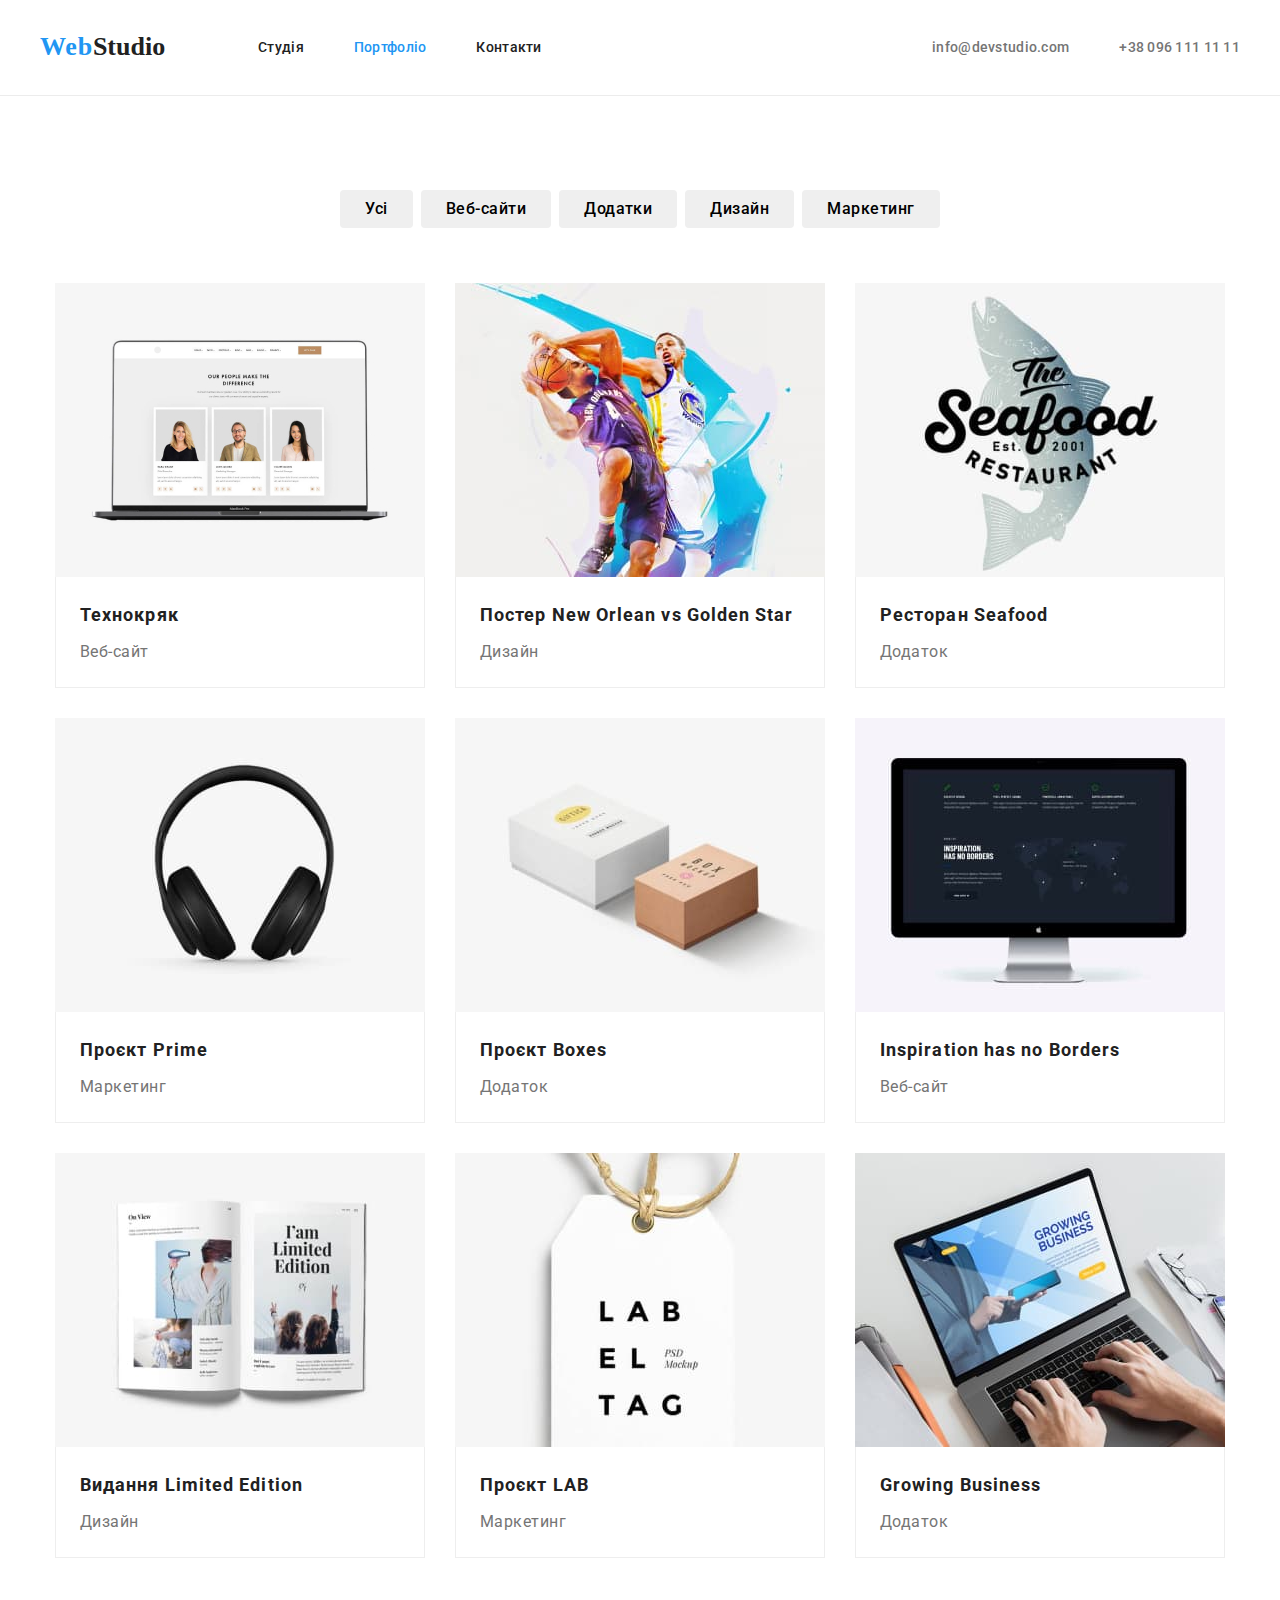
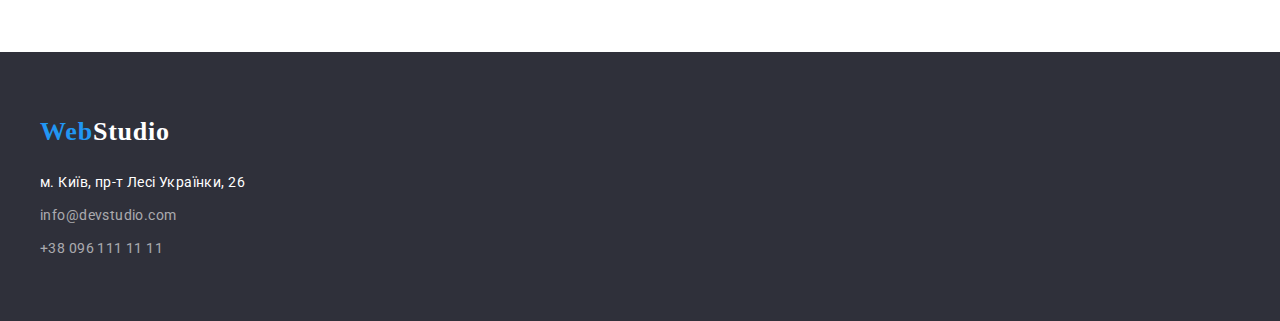
==== portfolio.html @ 2a3aa3f0 "add svg an styles for svg" ====
<!DOCTYPE html>
<html lang="uk">

<head>
    <meta charset="UTF-8">
    <meta http-equiv="X-UA-Compatible" content="IE=edge">
    <meta name="viewport" content="width=device-width, initial-scale=1.0">
    <link rel="preconnect" href="https://fonts.googleapis.com">
    <link href="https://fonts.googleapis.com/css2?family=Roboto:wght@400;500;700;900&display=swap" rel="stylesheet">
    <link href="https://fonts.googleapis.com/css2?family=Raleway:wght@700&display=swap" rel="stylesheet">
    <title>WebStudio</title>
    <link rel="stylesheet" href="https://cdnjs.cloudflare.com/ajax/libs/modern-normalize/1.1.0/modern-normalize.min.css">
    <link rel="stylesheet" href="./css/style.css">
</head>

<body>
    <header class="border">
        <div class="container header-nav">
            <a class="logo" href="/">
                <span class="logo-blue" lang="en">Web</span>Studio</a>
            <nav>
                <ul class="navigation">
                    <li class="item"><a class="navigation-point " href="./index.html">Студія</a></li>
                    <li class="item"><a class="navigation-point current" href="#">Портфоліо</a></li>
                    <li class="item"><a class="navigation-point" href="">Контакти</a></li>
                </ul>
            </nav>
            <ul class="contact-links">
                <li class="item"><a class="link" href="mailto:info@devstudio.com">info@devstudio.com</a></li>
                <li class="item"><a class="link" href="tel:+380961111111">+38 096 111 11 11</a></li>
            </ul>
        </div>
    </header>

    <main>
        <div class="background-portfolio">
        <!--Portfolio Section-->
        <section class="section">
            <div class="container ">
                <h1 class="visually-hidden">Приклади проектів</h1>
                <ul class="portfolio-button">
                    <li class="button-list"><button class="button" type="button">Усі</button></li>
                    <li class="button-list"><button class="button" type="button">Веб-сайти</button></li>
                    <li class="button-list"><button class="button" type="button">Додатки</button></li>
                    <li class="button-list"><button class="button" type="button">Дизайн</button></li>
                    <li class="button-list"><button class="button" type="button">Маркетинг</button></li>
                </ul>
    
                <ul class="portfolio-list">
                    <li class="project-list">
                        <img class="project-img" src="./images/portfolio1.jpg" alt="Веб-сайт Технокряк" width="370">
                        <div class="project">
                            <h2 class="project-name">Технокряк</h2>
                            <p class="project-type">Веб-сайт</p>
                        </div>
    
                    </li>
                    <li class="project-list">
                        <img class="project-img" src="./images/portfolio2.jpg" alt="Постер New Orlean vs Golden Star"
                            width="370">
                        <div class="project">
                            <h2 class="project-name">Постер New Orlean vs Golden Star</h2>
                            <p class="project-type">Дизайн</p>
                        </div>
                    </li>
                    <li class="project-list">
                        <img class="project-img" src="./images/portfolio3.jpg" alt="Додаток Ресторан Seafood" width="370">
                        <div class="project">
                            <h2 class="project-name">Ресторан Seafood</h2>
                            <p class="project-type">Додаток</p>
                        </div>
                    </li>
                    <li class="project-list">
                        <img class="project-img" src="./images/portfolio4.jpg" alt="Маркетинг Проєктy Prime" width="370">
                        <div class="project">
                            <h2 class="project-name">Проєкт Prime</h2>
                            <p class="project-type">Маркетинг</p>
                        </div>
                    </li>
                    <li class="project-list">
                        <img class="project-img" src="./images/portfolio5.jpg" alt="Додаток Проєкт Boxes" width="370">
                        <div class="project">
                            <h2 class="project-name">Проєкт Boxes</h2>
                            <p class="project-type">Додаток</p>
                        </div>
                    </li>
                    <li class="project-list">
                        <img class="project-img" src="./images/portfolio6.jpg" alt="Веб-сайт Inspiration has no Borders"
                            width="370">
                        <div class="project">
                            <h2 class="project-name">Inspiration has no Borders</h2>
                            <p class="project-type">Веб-сайт</p>
                        </div>
                    </li>
                    <li class="project-list">
                        <img class="project-img" src="./images/portfolio7.jpg" alt="Дизайн видання Limited Edition"
                            width="370">
                        <div class="project">
                            <h2 class="project-name">Видання Limited Edition</h2>
                            <p class="project-type">Дизайн</p>
                        </div>
                    </li>
                    <li class="project-list">
                        <img class="project-img" src="./images/portfolio8.jpg" alt="Маркетинг проєкту LAB" width="370">
                        <div class="project">
                            <h2 class="project-name">Проєкт LAB</h2>
                            <p class="project-type">Маркетинг</p>
                        </div>
                    </li>
                    <li class="project-list">
                        <img class="project-img" src="./images/portfolio9.jpg" alt="Додаток Growing Business" width="370">
                        <div class="project">
                            <h2 class="project-name">Growing Business</h2>
                            <p class="project-type">Додаток</p>
                        </div>
                    </li>
                </ul>
    
            </div>
        </section>
    </main>
 </div>
    <!--Footer-->
    <footer>
    
        <div class="container footer-contact">
            <a class="logo-adress" href="index.html">
                <span class="logo-blue" lang="en">Web</span><span class="logo-studio">Studio</span></a>
            <address class="contact-style">
                <ul class="contact">
                    <li class="contact-list"><a class="contact-adress" href="https://goo.gl/maps/822djosUNqCypsds8"
                            target="_blank" rel="noreferrer noopener nofollow">м.
                            Київ, пр-т Лесі Українки, 26</a></li>
                    <li class="contact-list"><a class="contact-mail" href="mailto:info@devstudio.com">info@devstudio.com</a>
                    </li>
                    <li class="contact-list"><a class="contact-phone" href="tel:+380961111111">+38 096 111 11 11</a></li>
                </ul>
            </address>
        </div>
    </footer>
</body>
---- css/style.css ----
body
{
    font-family: Roboto, sans-serif;
    color:#212121;
    font-size: 14px;
    background-color: #fff;
    line-height: 1.5;
}
h1,h2,h3,h4,h5,h6,p{
    margin-top: 0px;
    margin-bottom: 0px;
}
footer
{
    background-color: #2F303A;
}
address {
    font-style: normal
}
a, .contact
{
text-decoration: none;
}

/*Container*/
.container {
    margin-left: auto;
    margin-right: auto;
    width: 1200px;
    padding-left: 15px;
    padding-right: 15px;
}

.border {
    border-bottom: 1px solid #ECECEC;
}

.section {
    padding-top: 94px;

}
/*header*/
.logo
{
    font-family: Ralewey;
    font-weight: 700;
    font-size: 26px;
    color:#212121;
    line-height: 1.19;
}
.logo-adress {
    font-family: Ralewey;
    font-style: normal;
    font-weight: 700;
    font-size: 26px;
    color: #212121
}
.logo-blue
{
    color:#2196F3;
    letter-spacing: 0.03em;
    line-height: 1.19;
}
.logo-studio
{
color:#fff;
letter-spacing: 0.03em;
}
.header-nav{
display: flex;
align-items: center;
padding: 25px 0;
}

.navigation
{
    list-style: none;
    display:flex;
}
.navigation:first-child{
    margin-left: 93px;
}
.navigation-point 
{
    font-weight:500;
    color: #212121;
    line-height: 1.14;
    letter-spacing: 0.02em;
    padding-top: 15px;
    padding-bottom: 15px;
}

.navigation .item + .item,
.contact-links .item + .item{
    margin-left: 50px;
}

.current
{
color: #2196F3;
}
.navigation-point:hover,
.navigation-point:focus
{
color: #2196F3;
}
.navigation,
.contact-links,
.features,
.works,
.team,
.portfolio-button,
.portfolio-list,
.contact
{
    list-style: none;
    margin: 0;
    padding: 0;
}
/*Contact footer*/
.footer-contact{
    padding: 60px 0;
}
.contact-style
{
    margin-top: 20px;
}
.contact-links{
    display: flex;
    margin-left: auto;
}
.link{
    padding-top: 15px;
    padding-bottom: 15px;
   gap:10px;
    display: flex;
    align-items: center;
}
.contact-links .link
{
    font-weight:500;
    color: #757575;
    line-height: 1.1;
    letter-spacing: 0.02em;
}
.contact-links .link:hover,
.contact-links .link:focus
{
color: #2196F3;
}
.contact-list:not(:last-child)
{
margin-bottom: 9px;
}
.contact .contact-adress
{
    color:#fff;
    line-height: 1.71;
    font-weight: 400;
    letter-spacing: 0.03em;
}
.contact .contact-mail,
.contact .contact-phone
{
    color: rgba(255,255,255,60%);
    line-height: 1.71;
    font-weight: 400;
    letter-spacing: 0.03em;
}
.contact .contact-adress:hover,
.contact .contact-mail:hover,
.contact .contact-phone:hover
{
color:#2196F3;
}
.contact .contact-adress:focus,
.contact .contact-mail:focus,
.contact .contact-phone:focus
{
    color: #2196F3;
}
/*Portfolio*/
.background-portfolio{
    background-color: #fff;
}

.portfolio-button{
    display: flex;
    justify-content: center;
    margin-bottom: 55px;
}
.button-list:not(:first-child){
    margin-left: 8px;
}
.button
{
    font-family: inherit;
    font-size: 16px;
    font-weight: 500;
    cursor:pointer;
    border:none;
    line-height: 1.62;
    letter-spacing: 0.03em;
    text-align: center;
    padding: 6px 25px;
    border-radius: 4px;
    
}

.button:hover,
.button:focus
{
    background-color:#2196F3;
    color:#fff;
    border-radius: 4px;
    box-shadow: 0px 3px 1px rgba(0, 0, 0, 0.1), 0px 1px 2px rgba(0, 0, 0, 0.08), 0px 2px 2px rgba(0, 0, 0, 0.12);
}
.portfolio{
    display: flex;
}
.portfolio-list{
    display: flex;
    flex-wrap: wrap;
    gap: 30px;
    padding-bottom: 94px;
}
.project{
    padding: 20px 24px;
    border-left: 1px solid #EEEEEE;
    border-right: 1px solid #EEEEEE;
    border-bottom: 1px solid #EEEEEE;
}
.project-img
{   display:block;
}
.project-name
{
    font-size: 18px;
    font-weight: 700;
    line-height: 2;
    letter-spacing: 0.06em;
    margin-bottom: 4px;
}
.project-type
{
    color:#757575;
    font-size: 16px;
    font-weight: 400;
    line-height: 1.87;
    letter-spacing: 0.03em;
}
/*Hero*/
.hero{
    /*background-color: #2F303A;*/
    background-image: linear-gradient( to right, rgba(47, 48, 58, 0.4), rgba(47, 48, 58, 0.4)), url(/images/background_hero.jpg);
    background-repeat: no-repeat;
    background-size: cover;
    background-position: center;
    min-width: 1600px;
    margin-left: auto;
    margin-right: auto;
    padding:200px 0;
    text-align: center;
}
.hero-title
{
    justify-content: center;
    color: #fff;
    font-size: 44px;
    font-weight: 900;
    letter-spacing: 0.06em;
    line-height: 1.36;
    text-transform: uppercase;
    margin: 0 auto;
    margin-bottom: 30px;
    width: 696px;  
}
.order 
{
    display: inline-block;
    background-color: #2196F3;
    font-family: inherit;
    color:#fff;
    font-weight: 700;
    font-size: 16px;
    cursor:pointer;
    border:none;
    line-height: 1.87;
    letter-spacing: 0.06em;
    padding: 10px 32px;
    border-radius: 4px;
    box-shadow: 0px 4px 4px rgba(0, 0, 0, 0.15);
    
}
/*Features*/
.visually-hidden
{
    position: absolute;
    white-space: nowrap;
    width: 1px;
    height: 1px;
    overflow: hidden;
    border: 0;
    padding: 0;
    clip: rect(0 0 0 0);
    clip-path: inset(50%);
    margin: -1px;
}
.features{
    display:flex;
    padding-bottom: 0px;
}
.features-list{
    flex-basis: calc((100%-90px)/4);
}
.features-list:not(:first-child){
    margin-left: 30px;
}
.features-list::before{
    display:block;
    content:"";
    height: 120px;
    background-color: #F5F4FA;
    margin-bottom: 30px;
    background-repeat: no-repeat;
    background-position: center;
}
.icon-antena::before{
    background-image: url("/images/antenna.svg");
}
.icon-clock::before{
    background-image: url("/images/clock.svg");
}
.icon-diagram::before{
    background-image: url("/images/diagram.svg");
}
.icon-astronaut::before{
    background-image: url("/images/astronaut.svg");
}
.features-title
{
    text-transform: uppercase;
    font-weight: 700;
    line-height: 1.14;
    letter-spacing: 0.03em;
    padding-bottom: 10px;
}
.features-text
{
    color:#757575;
    font-weight: 400;
    line-height: 1.71;
    letter-spacing: 0.03em;
}
/*Works*/
.works{
    display:flex;
    flex-basis: calc((100%-60px)/3);
    padding-bottom: 94px;
}
.work{
    display: block;
}
.work:not(:first-child)
{
    margin-left: 30px;
}
.works-title
{
font-size: 36px;
    font-weight: 700;
    line-height: 1.16;
    letter-spacing: 0.03em;
    text-align: center;
    padding-bottom: 50px;
}
/*Team*/
.team-section {
    background-color: #F5F4FA;
}
.team-title {
    font-size: 36px;
    font-weight: 700;
    line-height: 1.16;
    letter-spacing: 0.03em;
    text-align: center;
    padding-bottom: 50px;
}
.team{
    display: flex;
    align-items: center;
    flex-basis: calc((100%-90px)/4);
    padding-bottom: 94px;
}
.team-list:not(:first-child){
    margin-left: 30px;
}
.team-list{
    
    background-color: #fff;
    box-shadow: 0px 1px 3px rgba(0, 0, 0, 0.12), 0px 1px 1px rgba(0, 0, 0, 0.14), 0px 2px 1px rgba(0, 0, 0, 0.2);
    border-radius: 0px 0px 4px 4px;
    
    }
.team-img
{
    display: block;
}
.team-item
{
text-align: center;
padding: 30px 10px;
}
.team-name
{
    font-size: 16px;
    font-weight: 500;
    line-height: 1.18;
    letter-spacing: 0.03em;
    margin-bottom: 10px;
}
.team-position
{
    font-size: 16px;
    font-weight: 400;
    color: #757575;
    line-height: 1.18;
    letter-spacing: 0.03em;
    
}
.team-accounts{
    list-style: none;
    display:flex;
    padding:0;
    margin-top: 16px;
    justify-content: center;
}
.account-link{
    padding: 28px 11px 11px;
}

.account-list:not(:last-child)
{
        margin-right: 10px;
}
.account-list:hover{
    
}
.account
{
    width: 22px;
    height: 22px;
}
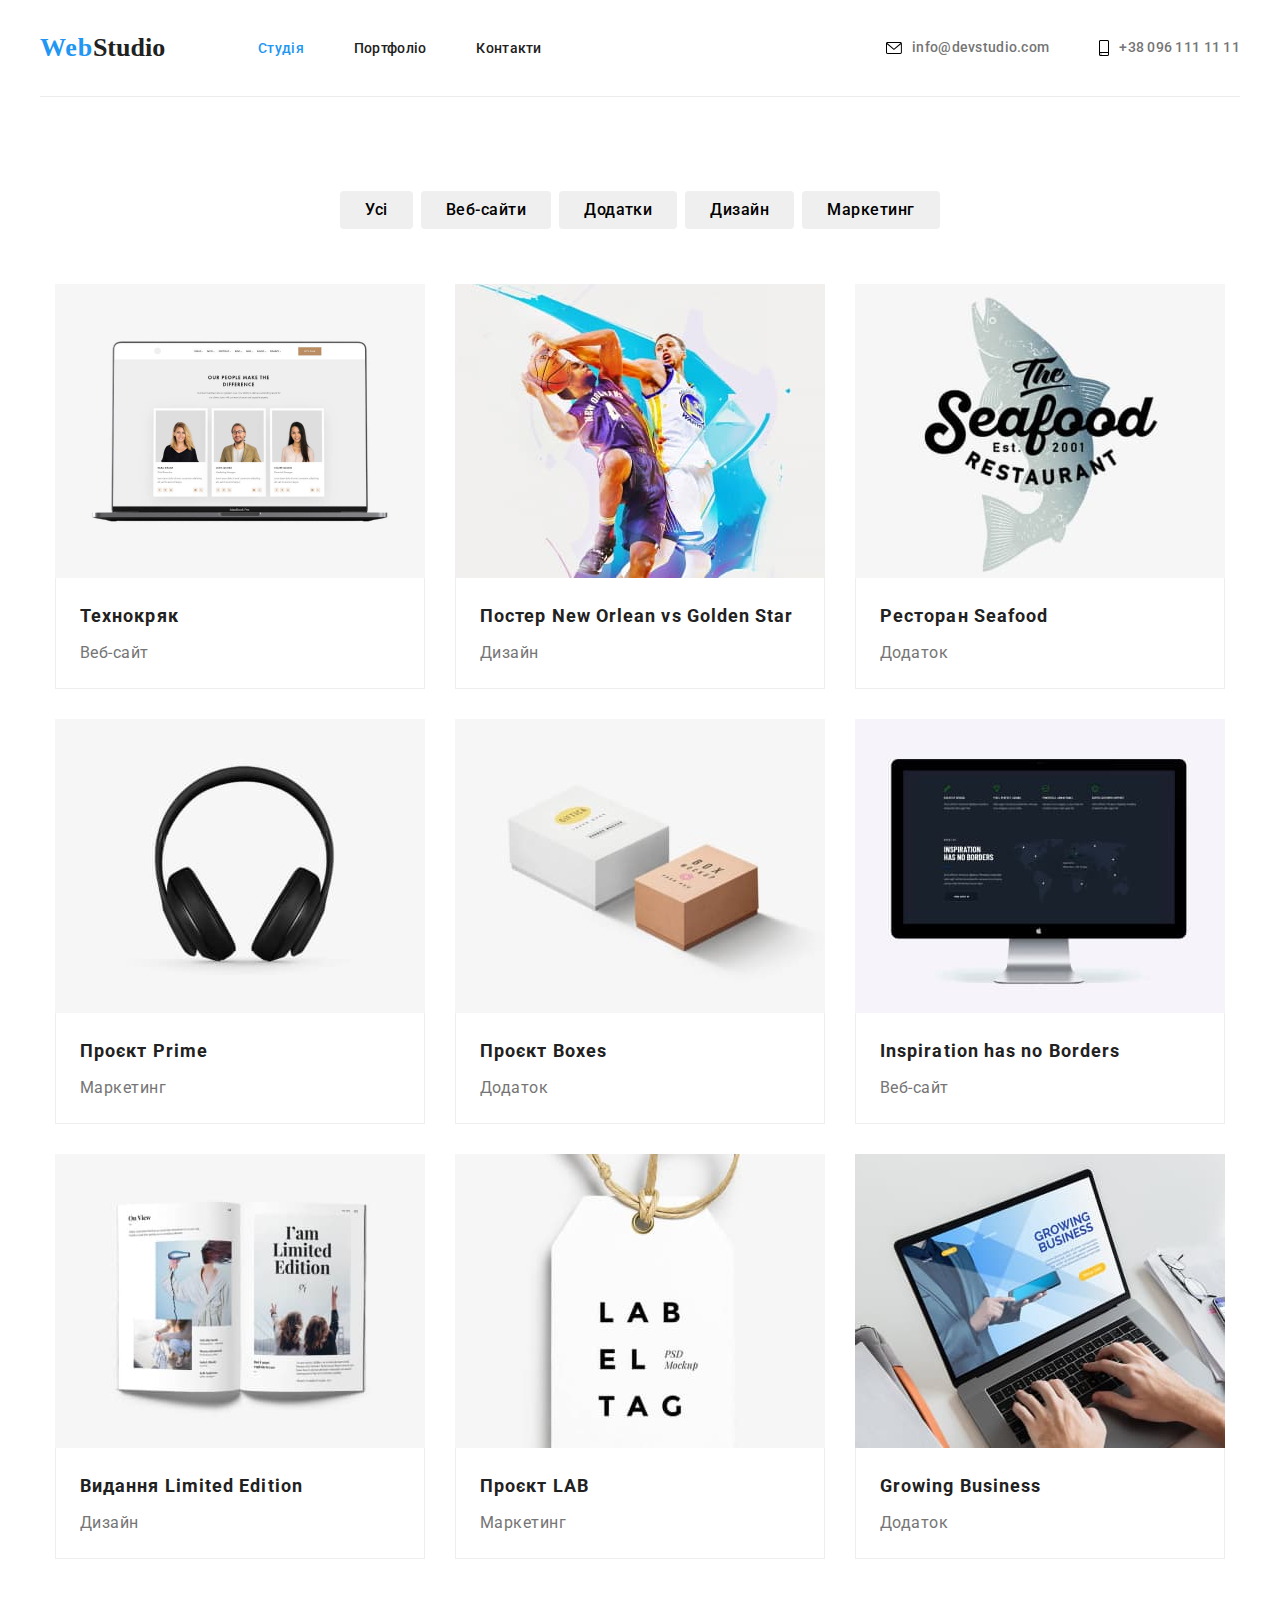
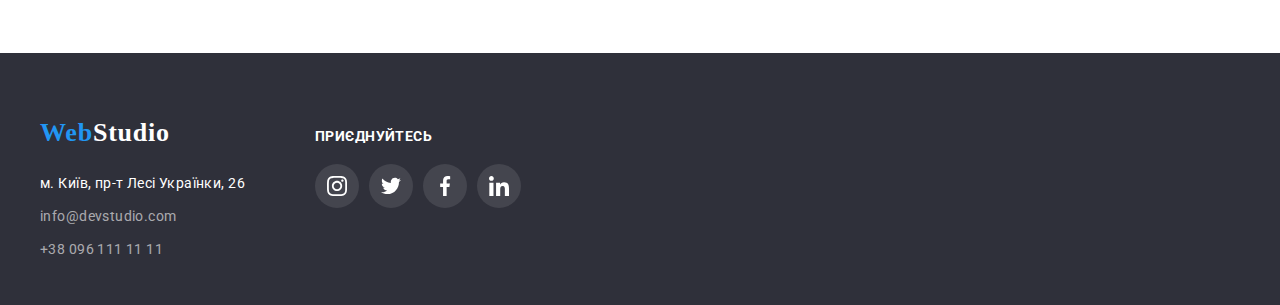
==== commit d95ff4b7: "add styles from portfolio" ====
--- a/portfolio.html
+++ b/portfolio.html
@@ -14,23 +14,30 @@
 </head>
 
 <body>
-    <header class="border">
-        <div class="container header-nav">
-            <a class="logo" href="/">
-                <span class="logo-blue" lang="en">Web</span>Studio</a>
-            <nav>
-                <ul class="navigation">
-                    <li class="item"><a class="navigation-point " href="./index.html">Студія</a></li>
-                    <li class="item"><a class="navigation-point current" href="#">Портфоліо</a></li>
-                    <li class="item"><a class="navigation-point" href="">Контакти</a></li>
-                </ul>
-            </nav>
-            <ul class="contact-links">
-                <li class="item"><a class="link" href="mailto:info@devstudio.com">info@devstudio.com</a></li>
-                <li class="item"><a class="link" href="tel:+380961111111">+38 096 111 11 11</a></li>
+<header>
+    <div class="container border header-nav">
+        <a class="logo" href="/">
+            <span class="logo-blue" lang="en">Web</span>Studio</a>
+        <nav>
+            <ul class="navigation">
+                <li class="item"><a class="navigation-point current" href="#">Студія</a></li>
+                <li class="item"><a class="navigation-point" href="portfolio.html">Портфоліо</a></li>
+                <li class="item"><a class="navigation-point" href="">Контакти</a></li>
             </ul>
-        </div>
-    </header>
+        </nav>
+        <ul class="contact-links">
+            <li class="item"><a class="link" href="mailto:info@devstudio.com">
+                    <svg width="16px" height="12px">
+                        <use href="./images/symbol-defs.svg#icon-envelope"></use>
+                    </svg>
+                    info@devstudio.com</a></li>
+            <li class="item"><a class="link" href="tel:+380961111111">
+                    <svg width="10px" height="16px">
+                        <use href="./images/symbol-defs.svg#icon-smartphone"></use>
+                    </svg>+38 096 111 11 11</a></li>
+        </ul>
+    </div>
+</header>
 
     <main>
         <div class="background-portfolio">
@@ -124,18 +131,56 @@
     <footer>
     
         <div class="container footer-contact">
-            <a class="logo-adress" href="index.html">
-                <span class="logo-blue" lang="en">Web</span><span class="logo-studio">Studio</span></a>
-            <address class="contact-style">
-                <ul class="contact">
-                    <li class="contact-list"><a class="contact-adress" href="https://goo.gl/maps/822djosUNqCypsds8"
-                            target="_blank" rel="noreferrer noopener nofollow">м.
-                            Київ, пр-т Лесі Українки, 26</a></li>
-                    <li class="contact-list"><a class="contact-mail" href="mailto:info@devstudio.com">info@devstudio.com</a>
-                    </li>
-                    <li class="contact-list"><a class="contact-phone" href="tel:+380961111111">+38 096 111 11 11</a></li>
-                </ul>
-            </address>
+            <div class="aaa">
+                <div class="contacts">
+                    <a class="logo-adress" href="index.html">
+                        <span class="logo-blue" lang="en">Web</span><span class="logo-studio">Studio</span></a>
+                    <address class="contact-style">
+                        <ul class="contact">
+                            <li class="contact-list"><a class="contact-adress" href="https://goo.gl/maps/822djosUNqCypsds8"
+                                    target="_blank" rel="noreferrer noopener nofollow">м.
+                                    Київ, пр-т Лесі Українки, 26</a></li>
+                            <li class="contact-list"><a class="contact-mail"
+                                    href="mailto:info@devstudio.com">info@devstudio.com</a></li>
+                            <li class="contact-list"><a class="contact-phone" href="tel:+380961111111">+38 096 111 11 11</a>
+                            </li>
+                        </ul>
+                    </address>
+                </div>
+                <div class="subscribe">
+                    <h4 class="social-title">приєднуйтесь</h4>
+                    <ul class="social">
+                        <li class="social-list">
+                            <a class="social-a" href="#">
+                                <svg class="social-link">
+                                    <use href="/images/symbol-defs.svg#icon-instagram"></use>
+                                </svg>
+                            </a>
+                        </li>
+                        <li class="social-list">
+                            <a class="social-a" href="#">
+                                <svg class="social-link">
+                                    <use href="/images/symbol-defs.svg#icon-twitter"></use>
+                                </svg>
+                            </a>
+                        </li>
+                        <li class="social-list">
+                            <a class="social-a" href="#">
+                                <svg class="social-link">
+                                    <use href="/images/symbol-defs.svg#icon-facebook"></use>
+                                </svg>
+                            </a>
+                        </li>
+                        <li class="social-list">
+                            <a class="social-a" href="#">
+                                <svg class="social-link">
+                                    <use href="/images/symbol-defs.svg#icon-linkedin"></use>
+                                </svg>
+                            </a>
+                        </li>
+                    </ul>
+                </div>
+            </div>
         </div>
     </footer>
 </body>--- a/css/style.css
+++ b/css/style.css
@@ -120,6 +120,12 @@
 /*Contact footer*/
 .footer-contact{
     padding: 60px 0;
+    height: 252px;
+    flex-wrap: wrap;
+}
+.aaa{
+    display: flex;
+
 }
 .contact-style
 {
@@ -147,6 +153,7 @@
 .contact-links .link:focus
 {
 color: #2196F3;
+fill: #2196F3;
 }
 .contact-list:not(:last-child)
 {
@@ -178,6 +185,55 @@
 .contact .contact-phone:focus
 {
     color: #2196F3;
+}
+.subscribe{
+    margin-left: 70px;
+    justify-content: center;
+    align-items: baseline;
+    flex-wrap: wrap;
+}
+.social-title{
+    text-transform: uppercase;
+    font-weight: 700;
+    line-height: 1.2;
+    letter-spacing: 0.03em;
+    color: #FFFFFF;
+    padding-top: 15px;
+    margin-bottom: 20px;
+}
+.social-a{
+    display: flex;
+    align-items: center;
+    justify-content: center;
+}
+.social{
+    padding: 0;
+    margin: 0;
+    list-style: none;
+    display: flex;
+    justify-content: center;
+}
+
+.social-list{
+    display: flex;
+    align-items: center;
+    justify-content: center;
+    width:44px;
+    height: 44px;
+    background-color: rgba(255, 255, 255, 0.1);
+    border-radius: 50%;
+}
+.social-list:not(:first-child)
+{
+    margin-left: 10px;
+}
+.social-list:hover{
+    background-color: #2196F3;
+}
+.social-link{
+    fill:#fff;
+    width: 20px;
+    height: 20px;
 }
 /*Portfolio*/
 .background-portfolio{
@@ -223,6 +279,10 @@
     flex-wrap: wrap;
     gap: 30px;
     padding-bottom: 94px;
+}
+.project-list:hover,
+.project-list:focus{
+    box-shadow: 0px 1px 1px rgba(0, 0, 0, 0.12), 0px 4px 4px rgba(0, 0, 0, 0.06), 1px 4px 6px rgba(0, 0, 0, 0.16);
 }
 .project{
     padding: 20px 24px;
@@ -434,20 +494,88 @@
     padding:0;
     margin-top: 16px;
     justify-content: center;
+    align-items: center;
+}
+.account-list:not(:last-child)
+{
+        margin-right: 10px;
+}
+.account-list{
+    display: flex;
+    justify-content: center;
+    align-items: center;
+    width: 44px;
+    height: 44px;
 }
 .account-link{
-    padding: 28px 11px 11px;
-}
-
-.account-list:not(:last-child)
-{
-        margin-right: 10px;
-}
-.account-list:hover{
+    display: flex;
+        justify-content: center;
+        align-items: center;
+    color: #AFB1B8;
+    background-color: #fff;
+    padding: 12px;
+    border-radius: 50%;
+ 
+}
+.account-link:hover{
+    color:#fff;
+    background-color: #2196F3;
+}
+.account{
+    fill:currentColor;
+    width: 20px;
+    height: 20px;
+}
+.team-accounts .account-list:hover {
+    background-color: #2196F3;
+    border-radius: 50%;
+
+}
+/*Clients*/
+.clients-title{
+    font-weight: 42px;
+    text-align: center;
+    padding-bottom: 50px;
+}
+.clients{
+    padding: 0;
+    margin: 0;
+    list-style: none;
+    display: flex;
+    align-items: center;
+    flex-basis: calc((100%-150px)/6);
+    padding-bottom: 94px;
+}
+.clients-list{
+    width: 170px;
+    height: 92px;
+    border: 1px solid #AFB1B8;
+    border-radius: 4px;
     
 }
-.account
-{
-    width: 22px;
-    height: 22px;
-}
+.clients-list:not(:first-child){
+margin-left: 30px;
+}
+.clients-list:hover,
+.clients-list:focus
+{
+    border: 1px solid #2196F3;
+}
+.clients-logo{
+    width: 106px;
+    height: 60px;
+    fill:currentColor;
+    margin: 16px 32px;
+   
+}
+.clients-logo:hover{
+    fill:#2196F3;
+}
+.client-link{
+    padding: 0;
+    margin: 0;
+    color:#AFB1B8 ;
+}
+.client-link:hover{
+color: #2196F3;
+}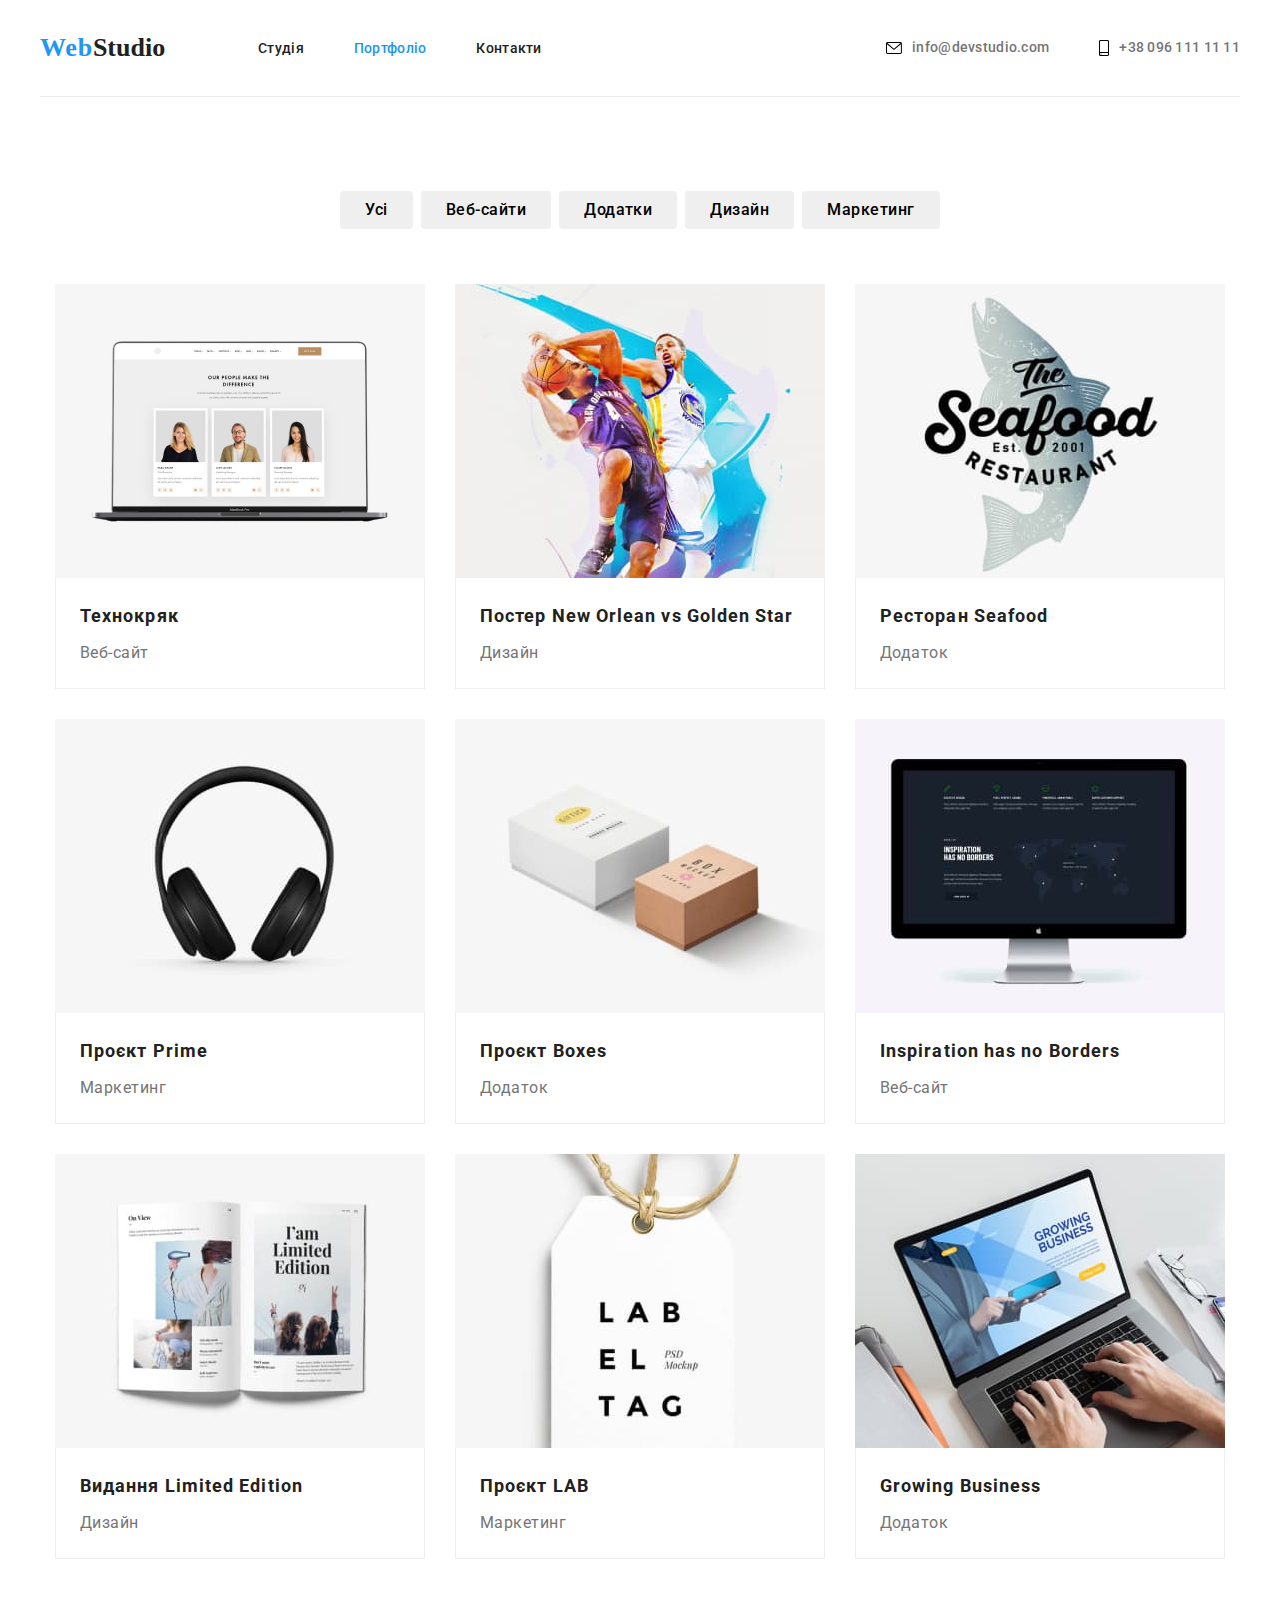
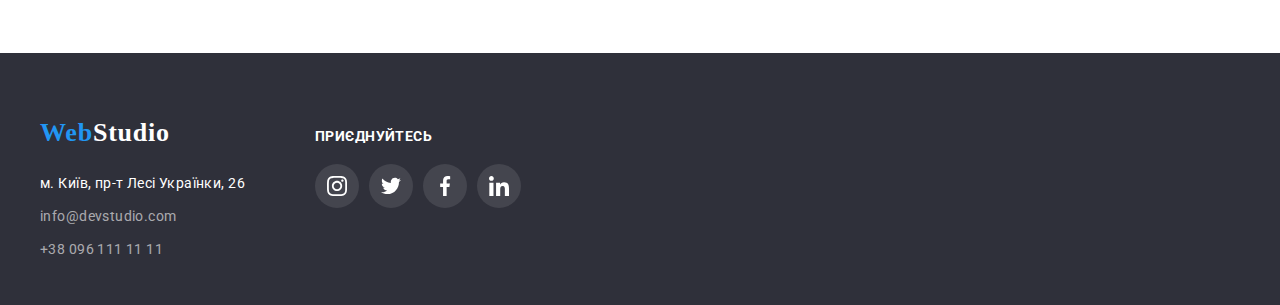
==== commit 3489e039: "Update portfolio.html" ====
--- a/portfolio.html
+++ b/portfolio.html
@@ -20,8 +20,8 @@
             <span class="logo-blue" lang="en">Web</span>Studio</a>
         <nav>
             <ul class="navigation">
-                <li class="item"><a class="navigation-point current" href="#">Студія</a></li>
-                <li class="item"><a class="navigation-point" href="portfolio.html">Портфоліо</a></li>
+                <li class="item"><a class="navigation-point" href="index.html">Студія</a></li>
+                <li class="item"><a class="navigation-point current" href="#">Портфоліо</a></li>
                 <li class="item"><a class="navigation-point" href="">Контакти</a></li>
             </ul>
         </nav>
@@ -153,28 +153,28 @@
                         <li class="social-list">
                             <a class="social-a" href="#">
                                 <svg class="social-link">
-                                    <use href="/images/symbol-defs.svg#icon-instagram"></use>
+                                    <use href="./images/symbol-defs.svg#icon-instagram"></use>
                                 </svg>
                             </a>
                         </li>
                         <li class="social-list">
                             <a class="social-a" href="#">
                                 <svg class="social-link">
-                                    <use href="/images/symbol-defs.svg#icon-twitter"></use>
+                                    <use href="./images/symbol-defs.svg#icon-twitter"></use>
                                 </svg>
                             </a>
                         </li>
                         <li class="social-list">
                             <a class="social-a" href="#">
                                 <svg class="social-link">
-                                    <use href="/images/symbol-defs.svg#icon-facebook"></use>
+                                    <use href="./images/symbol-defs.svg#icon-facebook"></use>
                                 </svg>
                             </a>
                         </li>
                         <li class="social-list">
                             <a class="social-a" href="#">
                                 <svg class="social-link">
-                                    <use href="/images/symbol-defs.svg#icon-linkedin"></use>
+                                    <use href="./images/symbol-defs.svg#icon-linkedin"></use>
                                 </svg>
                             </a>
                         </li>
--- a/css/style.css
+++ b/css/style.css
@@ -312,7 +312,7 @@
 /*Hero*/
 .hero{
     /*background-color: #2F303A;*/
-    background-image: linear-gradient( to right, rgba(47, 48, 58, 0.4), rgba(47, 48, 58, 0.4)), url(/images/background_hero.jpg);
+    background-image: linear-gradient( to right, rgba(47, 48, 58, 0.4), rgba(47, 48, 58, 0.4)), url("../images/background_hero.jpg");
     background-repeat: no-repeat;
     background-size: cover;
     background-position: center;
@@ -386,16 +386,16 @@
     background-position: center;
 }
 .icon-antena::before{
-    background-image: url("/images/antenna.svg");
+    background-image: url("../images/antenna.svg");
 }
 .icon-clock::before{
-    background-image: url("/images/clock.svg");
+    background-image: url("../images/clock.svg");
 }
 .icon-diagram::before{
-    background-image: url("/images/diagram.svg");
+    background-image: url("../images/diagram.svg");
 }
 .icon-astronaut::before{
-    background-image: url("/images/astronaut.svg");
+    background-image: url("../images/astronaut.svg");
 }
 .features-title
 {
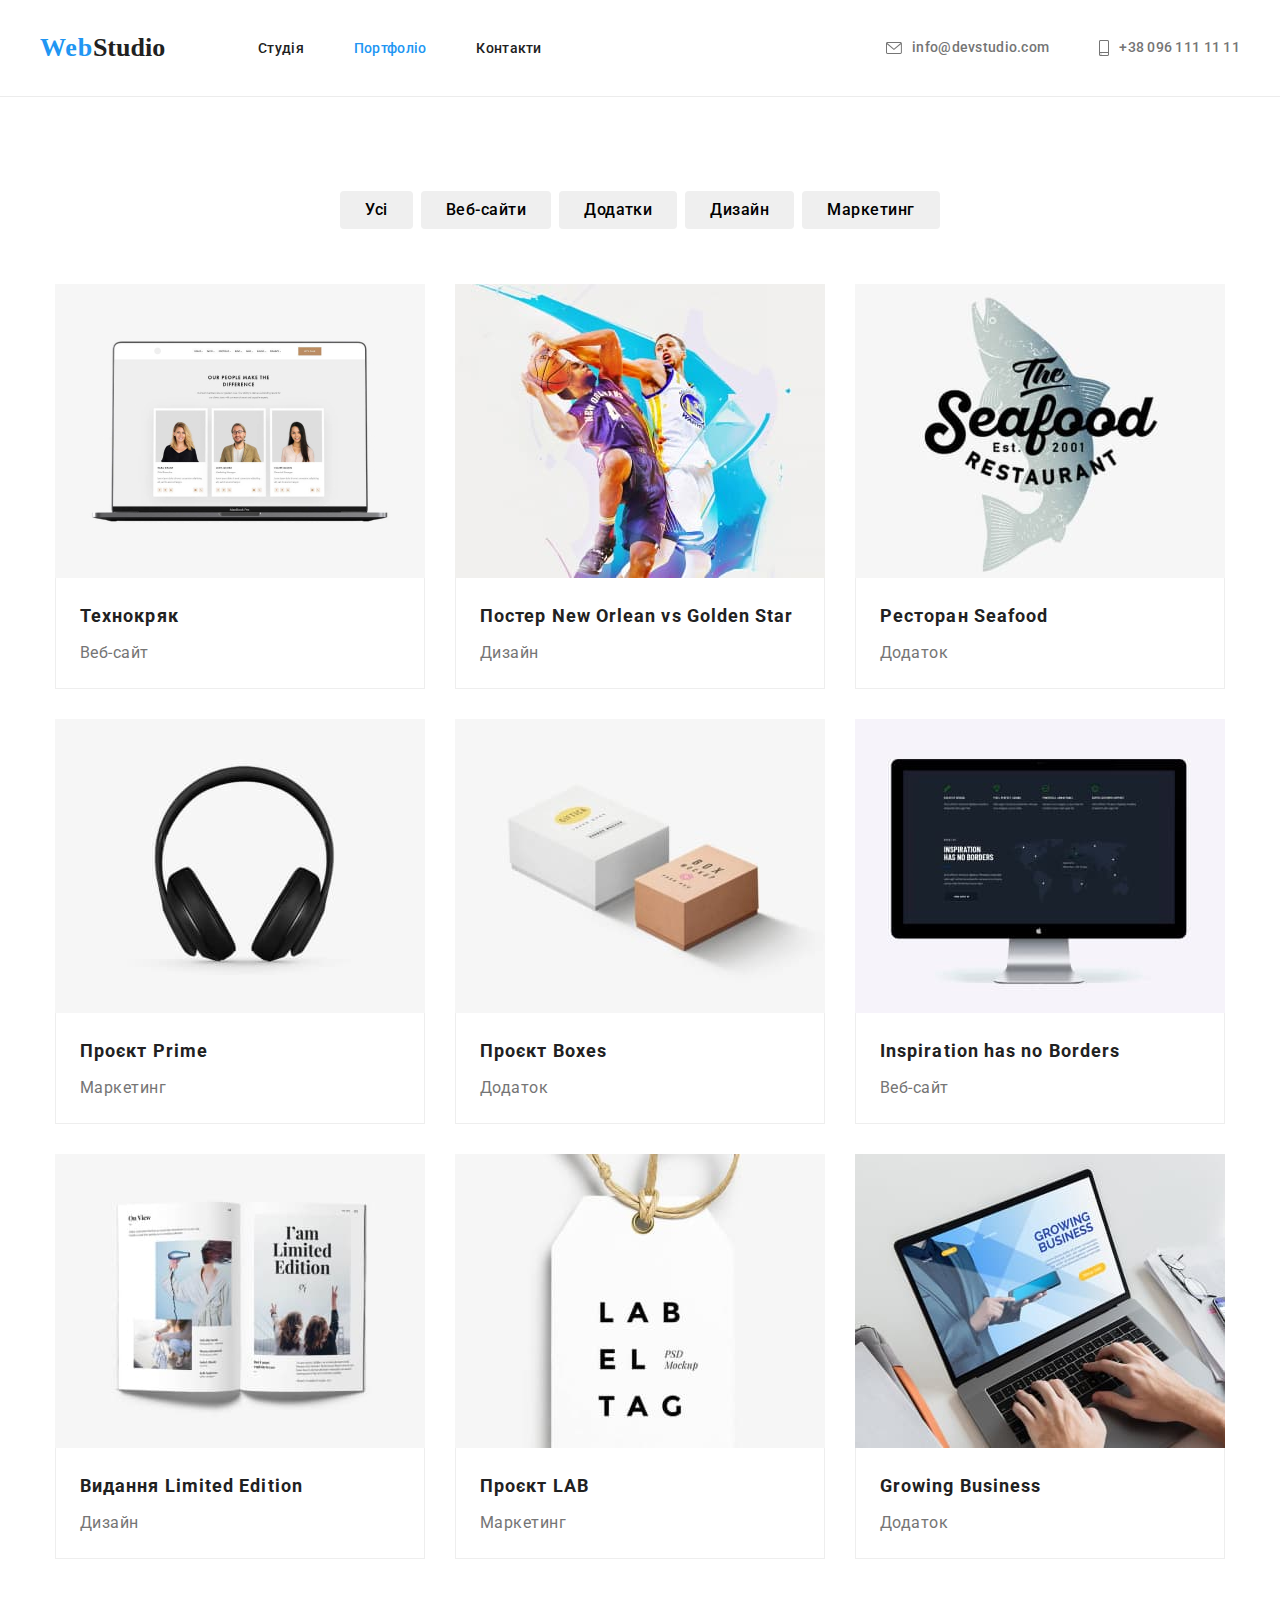
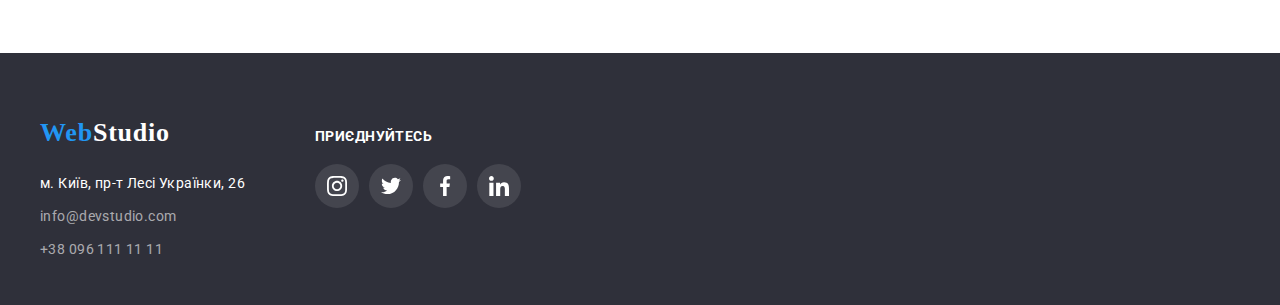
==== commit 9fee9b9c: "add styles from svg navigation" ====
--- a/portfolio.html
+++ b/portfolio.html
@@ -14,8 +14,8 @@
 </head>
 
 <body>
-<header>
-    <div class="container border header-nav">
+<header class="border">
+    <div class="container header-nav">
         <a class="logo" href="/">
             <span class="logo-blue" lang="en">Web</span>Studio</a>
         <nav>
--- a/css/style.css
+++ b/css/style.css
@@ -142,6 +142,9 @@
     display: flex;
     align-items: center;
 }
+.contact-links svg{
+    fill:currentColor;
+}
 .contact-links .link
 {
     font-weight:500;
@@ -153,7 +156,7 @@
 .contact-links .link:focus
 {
 color: #2196F3;
-fill: #2196F3;
+fill:#2196F3;
 }
 .contact-list:not(:last-child)
 {
@@ -316,7 +319,7 @@
     background-repeat: no-repeat;
     background-size: cover;
     background-position: center;
-    min-width: 1600px;
+    max-width: 1600px;
     margin-left: auto;
     margin-right: auto;
     padding:200px 0;
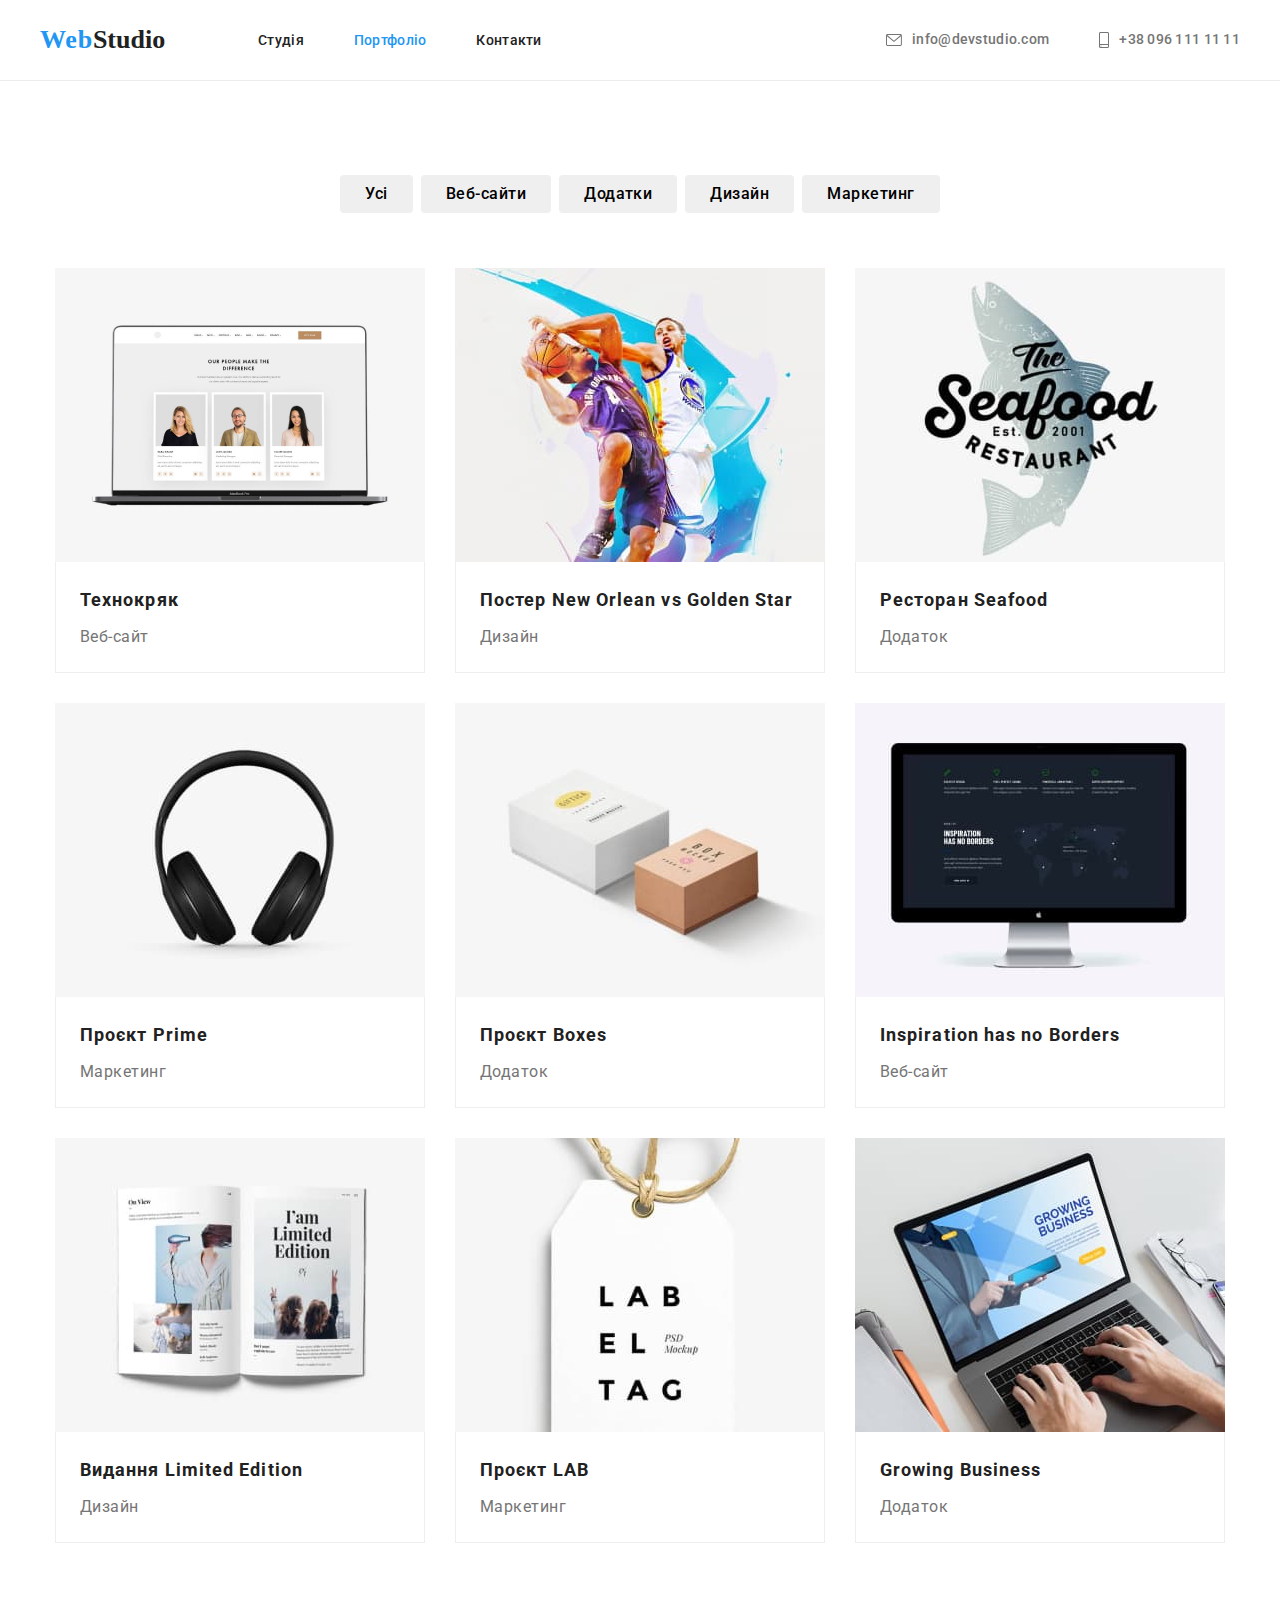
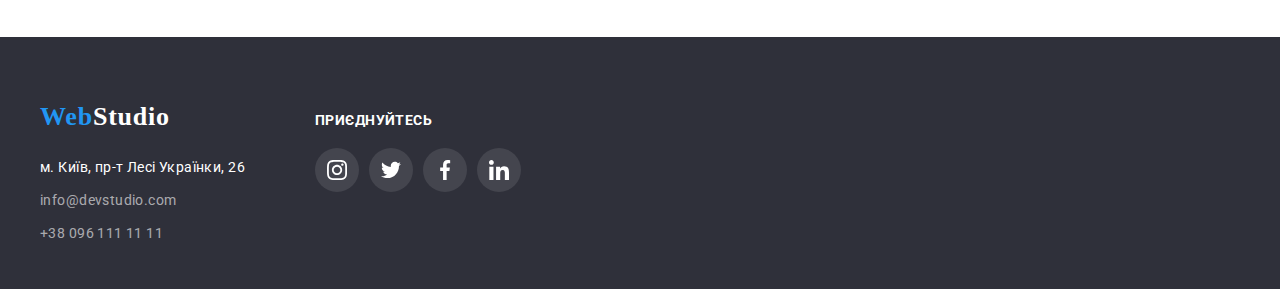
==== commit f73de8b5: "add focus from svg" ====
--- a/portfolio.html
+++ b/portfolio.html
@@ -55,71 +55,79 @@
     
                 <ul class="portfolio-list">
                     <li class="project-list">
-                        <img class="project-img" src="./images/portfolio1.jpg" alt="Веб-сайт Технокряк" width="370">
+                        <a class="project-link" href=""><img class="project-img" src="./images/portfolio1.jpg" alt="Веб-сайт Технокряк" width="370">
                         <div class="project">
                             <h2 class="project-name">Технокряк</h2>
                             <p class="project-type">Веб-сайт</p>
                         </div>
-    
+                        </a>
                     </li>
                     <li class="project-list">
-                        <img class="project-img" src="./images/portfolio2.jpg" alt="Постер New Orlean vs Golden Star"
+                        <a class="project-link" href=""><img class="project-img" src="./images/portfolio2.jpg" alt="Постер New Orlean vs Golden Star"
                             width="370">
                         <div class="project">
                             <h2 class="project-name">Постер New Orlean vs Golden Star</h2>
                             <p class="project-type">Дизайн</p>
                         </div>
+                    </a>
                     </li>
                     <li class="project-list">
-                        <img class="project-img" src="./images/portfolio3.jpg" alt="Додаток Ресторан Seafood" width="370">
+                        <a class="project-link" href=""><img class="project-img" src="./images/portfolio3.jpg" alt="Додаток Ресторан Seafood" width="370">
                         <div class="project">
                             <h2 class="project-name">Ресторан Seafood</h2>
                             <p class="project-type">Додаток</p>
                         </div>
+                        </a>
                     </li>
                     <li class="project-list">
-                        <img class="project-img" src="./images/portfolio4.jpg" alt="Маркетинг Проєктy Prime" width="370">
+                        <a class="project-link" href=""><img class="project-img" src="./images/portfolio4.jpg" alt="Маркетинг Проєктy Prime" width="370">
                         <div class="project">
                             <h2 class="project-name">Проєкт Prime</h2>
                             <p class="project-type">Маркетинг</p>
                         </div>
+                        </a>
                     </li>
                     <li class="project-list">
-                        <img class="project-img" src="./images/portfolio5.jpg" alt="Додаток Проєкт Boxes" width="370">
+                        <a class="project-link" href=""><img class="project-img" src="./images/portfolio5.jpg" alt="Додаток Проєкт Boxes" width="370">
                         <div class="project">
                             <h2 class="project-name">Проєкт Boxes</h2>
                             <p class="project-type">Додаток</p>
                         </div>
+                        </a>
                     </li>
                     <li class="project-list">
-                        <img class="project-img" src="./images/portfolio6.jpg" alt="Веб-сайт Inspiration has no Borders"
+                        <a class="project-link" href=""><img class="project-img" src="./images/portfolio6.jpg" alt="Веб-сайт Inspiration has no Borders"
                             width="370">
                         <div class="project">
                             <h2 class="project-name">Inspiration has no Borders</h2>
                             <p class="project-type">Веб-сайт</p>
                         </div>
+                        </a>
                     </li>
                     <li class="project-list">
-                        <img class="project-img" src="./images/portfolio7.jpg" alt="Дизайн видання Limited Edition"
+                        <a class="project-link" href=""><img class="project-img" src="./images/portfolio7.jpg" alt="Дизайн видання Limited Edition"
                             width="370">
                         <div class="project">
                             <h2 class="project-name">Видання Limited Edition</h2>
                             <p class="project-type">Дизайн</p>
                         </div>
+                        </a>
                     </li>
                     <li class="project-list">
-                        <img class="project-img" src="./images/portfolio8.jpg" alt="Маркетинг проєкту LAB" width="370">
+                        <a class="project-link" href=""><img class="project-img" src="./images/portfolio8.jpg" alt="Маркетинг проєкту LAB" width="370">
                         <div class="project">
                             <h2 class="project-name">Проєкт LAB</h2>
                             <p class="project-type">Маркетинг</p>
                         </div>
+                        </a>
                     </li>
                     <li class="project-list">
-                        <img class="project-img" src="./images/portfolio9.jpg" alt="Додаток Growing Business" width="370">
+                        <a class="project-link" href=""><img class="project-img" src="./images/portfolio9.jpg" alt="Додаток Growing Business" width="370">
                         <div class="project">
                             <h2 class="project-name">Growing Business</h2>
                             <p class="project-type">Додаток</p>
                         </div>
+                        </a>
                     </li>
                 </ul>
     
@@ -131,7 +139,7 @@
     <footer>
     
         <div class="container footer-contact">
-            <div class="aaa">
+            <div class="footer-position">
                 <div class="contacts">
                     <a class="logo-adress" href="index.html">
                         <span class="logo-blue" lang="en">Web</span><span class="logo-studio">Studio</span></a>
--- a/css/style.css
+++ b/css/style.css
@@ -69,7 +69,7 @@
 .header-nav{
 display: flex;
 align-items: center;
-padding: 25px 0;
+padding: 17px 0;
 }
 
 .navigation
@@ -123,9 +123,9 @@
     height: 252px;
     flex-wrap: wrap;
 }
-.aaa{
-    display: flex;
-
+.footer-position{
+    display: flex;
+    align-items: baseline;
 }
 .contact-style
 {
@@ -201,37 +201,39 @@
     line-height: 1.2;
     letter-spacing: 0.03em;
     color: #FFFFFF;
-    padding-top: 15px;
+
     margin-bottom: 20px;
 }
-.social-a{
-    display: flex;
-    align-items: center;
-    justify-content: center;
-}
-.social{
+.social {
     padding: 0;
     margin: 0;
     list-style: none;
     display: flex;
     justify-content: center;
 }
-
-.social-list{
+.social-list {
     display: flex;
     align-items: center;
     justify-content: center;
-    width:44px;
-    height: 44px;
+
+    cursor: pointer;
+}
+
+.social-list:not(:first-child) {
+    margin-left: 10px;
+}
+.social-a{
+    display: flex;
+    align-items: center;
+    justify-content: center;
     background-color: rgba(255, 255, 255, 0.1);
-    border-radius: 50%;
-}
-.social-list:not(:first-child)
-{
-    margin-left: 10px;
-}
-.social-list:hover{
-    background-color: #2196F3;
+        width: 44px;
+        height: 44px;
+        border-radius: 50%;
+}
+.social-a:hover,
+.social-a:focus{
+    background-color: rgba(33, 150, 243, 1);
 }
 .social-link{
     fill:#fff;
@@ -283,10 +285,16 @@
     gap: 30px;
     padding-bottom: 94px;
 }
-.project-list:hover,
-.project-list:focus{
+.project-link{
+    display: block;
+    color:#212121;
+}
+.project-link:hover,
+.project-link:focus{
+    cursor: pointer;
     box-shadow: 0px 1px 1px rgba(0, 0, 0, 0.12), 0px 4px 4px rgba(0, 0, 0, 0.06), 1px 4px 6px rgba(0, 0, 0, 0.16);
 }
+
 .project{
     padding: 20px 24px;
     border-left: 1px solid #EEEEEE;
@@ -379,7 +387,7 @@
 .features-list:not(:first-child){
     margin-left: 30px;
 }
-.features-list::before{
+/*.features-list::before{
     display:block;
     content:"";
     height: 120px;
@@ -399,6 +407,29 @@
 }
 .icon-astronaut::before{
     background-image: url("../images/astronaut.svg");
+}
+*/
+.icon{
+    width: 270px;
+    height: 120px;
+    background-color: #F5F4FA;
+    border-radius: 4px;
+    background-repeat: no-repeat;
+    background-position: center;
+    background-size: auto;
+    margin-bottom: 30px;
+}
+.icon-antenna{
+background-image: url("/images/antenna.svg");
+}
+.icon-clock{
+    background-image: url("/images/clock.svg");
+}
+.icon-diagram{
+    background-image: url("/images/diagram.svg");
+}
+.icon-astronaut{
+    background-image: url("/images/astronaut.svg");
 }
 .features-title
 {
@@ -506,21 +537,23 @@
 .account-list{
     display: flex;
     justify-content: center;
-    align-items: center;
+    align-items: center;  
+    cursor: pointer;
+}
+.account-link{
+    display: flex;
+    justify-content: center;
+        align-items: center;
     width: 44px;
-    height: 44px;
-}
-.account-link{
-    display: flex;
-        justify-content: center;
-        align-items: center;
+        height: 44px;
     color: #AFB1B8;
-    background-color: #fff;
-    padding: 12px;
-    border-radius: 50%;
- 
-}
-.account-link:hover{
+    border: none;
+    /*background-color: transparent;*/
+    border-radius: 50%; 
+}
+.account-link:hover,
+.account-link:focus
+{
     color:#fff;
     background-color: #2196F3;
 }
@@ -529,11 +562,10 @@
     width: 20px;
     height: 20px;
 }
-.team-accounts .account-list:hover {
+/*.team-accounts .account-list:hover {
     background-color: #2196F3;
     border-radius: 50%;
-
-}
+}*/
 /*Clients*/
 .clients-title{
     font-weight: 42px;
@@ -550,19 +582,15 @@
     padding-bottom: 94px;
 }
 .clients-list{
+    display: flex;
+    align-items: center;
+    justify-content: center;
     width: 170px;
     height: 92px;
-    border: 1px solid #AFB1B8;
-    border-radius: 4px;
-    
+    cursor:pointer;   
 }
 .clients-list:not(:first-child){
 margin-left: 30px;
-}
-.clients-list:hover,
-.clients-list:focus
-{
-    border: 1px solid #2196F3;
 }
 .clients-logo{
     width: 106px;
@@ -571,14 +599,20 @@
     margin: 16px 32px;
    
 }
-.clients-logo:hover{
+.clients-logo:hover,
+.clients-logo:focus{
     fill:#2196F3;
 }
 .client-link{
+    display: block;
     padding: 0;
     margin: 0;
     color:#AFB1B8 ;
-}
-.client-link:hover{
+    border: 1px solid #AFB1B8;
+        border-radius: 4px;
+}
+.client-link:hover,
+.client-link:focus{
 color: #2196F3;
+border: 1px solid #2196F3;
 }